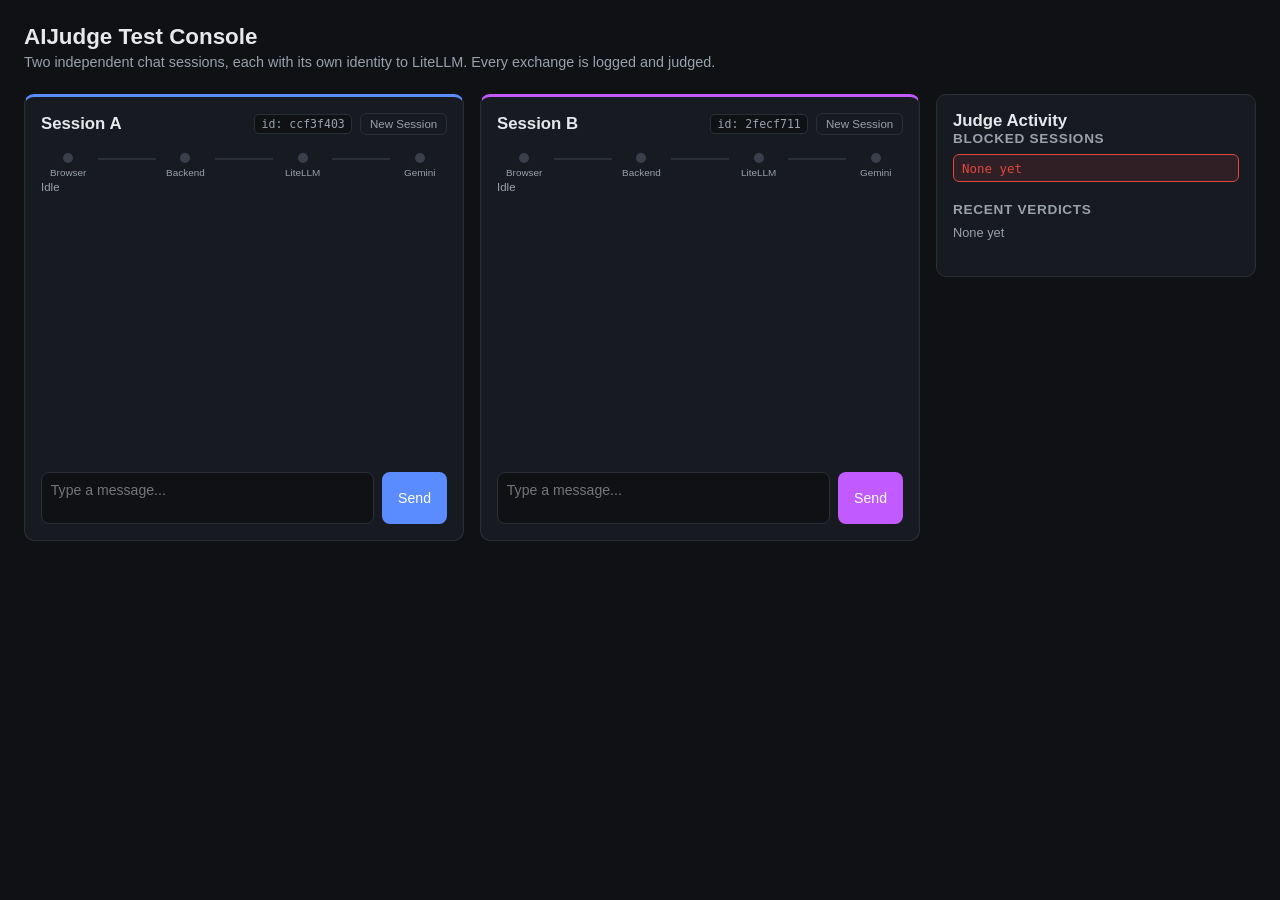
==== chatui/frontend/index.html @ 9cfb37b8 "Add standalone Judge Dashboard; move chat UI under chatui/ Adds a separate service (judge_ui/, its o" ====
<!DOCTYPE html>
<html lang="en">
<head>
  <meta charset="UTF-8" />
  <meta name="viewport" content="width=device-width, initial-scale=1.0" />
  <title>AIJudge</title>
  <link rel="stylesheet" href="style.css" />
</head>
<body>
  <header class="app-header">
    <h1>AIJudge Test Console</h1>
    <p class="subtitle">Two independent chat sessions, each with its own identity to LiteLLM. Every exchange is logged and judged.</p>
  </header>

  <div class="layout">
    <template id="chat-panel-template">
      <section class="chat-panel">
        <div class="chat-panel-head">
          <h2 class="chat-title"></h2>
          <div class="session-controls">
            <span class="session-id" title="">id: ----</span>
            <button type="button" class="new-session-btn">New Session</button>
          </div>
        </div>

        <div class="pipeline idle">
          <div class="pipe-node" data-node="browser"><span class="dot"></span><label>Browser</label></div>
          <div class="pipe-link"></div>
          <div class="pipe-node" data-node="backend"><span class="dot"></span><label>Backend</label></div>
          <div class="pipe-link"></div>
          <div class="pipe-node" data-node="litellm"><span class="dot"></span><label>LiteLLM</label></div>
          <div class="pipe-link"></div>
          <div class="pipe-node" data-node="gemini"><span class="dot"></span><label>Gemini</label></div>
        </div>
        <div class="pipeline-caption">Idle</div>

        <div class="banner hidden"></div>

        <div class="messages"></div>

        <form class="chat-form">
          <textarea class="chat-input" placeholder="Type a message..." rows="2"></textarea>
          <button type="submit" class="send-btn">Send</button>
        </form>
      </section>
    </template>

    <div id="panel-a-slot"></div>
    <div id="panel-b-slot"></div>

    <aside class="judge-panel">
      <h2>Judge Activity</h2>
      <div class="judge-section">
        <h3>Blocked Sessions</h3>
        <ul id="blocked-list" class="blocked-list"><li class="empty">None yet</li></ul>
      </div>
      <div class="judge-section">
        <h3>Recent Verdicts</h3>
        <ul id="verdict-list" class="verdict-list"><li class="empty">None yet</li></ul>
      </div>
    </aside>
  </div>

  <script src="app.js"></script>
</body>
</html>
---- chatui/frontend/style.css ----
:root {
  --bg: #0f1115;
  --panel: #171a21;
  --border: #2a2e37;
  --text: #e6e8eb;
  --muted: #9aa1ab;
  --accent-a: #5b8cff;
  --accent-b: #c25bff;
  --safe: #3fbf6f;
  --suspicious: #e0a72f;
  --bad: #e0473f;
}

* { box-sizing: border-box; }

body {
  margin: 0;
  font-family: -apple-system, Segoe UI, Roboto, sans-serif;
  background: var(--bg);
  color: var(--text);
}

.app-header {
  max-width: 1400px;
  margin: 0 auto;
  padding: 1.5rem 1.5rem 0;
}
.app-header h1 { font-size: 1.4rem; margin: 0 0 0.25rem; }
.subtitle { color: var(--muted); margin: 0; font-size: 0.9rem; }

.layout {
  display: grid;
  grid-template-columns: 1fr 1fr minmax(260px, 320px);
  gap: 1rem;
  max-width: 1400px;
  margin: 0 auto;
  padding: 1.5rem;
  align-items: start;
}

h2 { font-size: 1.05rem; margin: 0; }
h3 { font-size: 0.85rem; text-transform: uppercase; letter-spacing: 0.05em; color: var(--muted); margin: 0 0 0.5rem; }

.chat-panel, .judge-panel {
  background: var(--panel);
  border: 1px solid var(--border);
  border-radius: 10px;
  padding: 1rem;
  display: flex;
  flex-direction: column;
  min-height: 0;
}

.chat-panel[data-accent="a"] { border-top: 3px solid var(--accent-a); }
.chat-panel[data-accent="b"] { border-top: 3px solid var(--accent-b); }

.chat-panel-head {
  display: flex;
  align-items: center;
  justify-content: space-between;
  margin-bottom: 0.6rem;
  gap: 0.5rem;
}

.session-controls {
  display: flex;
  align-items: center;
  gap: 0.5rem;
}

.session-id {
  font-family: monospace;
  font-size: 0.72rem;
  color: var(--muted);
  background: #0f1115;
  border: 1px solid var(--border);
  border-radius: 5px;
  padding: 0.15rem 0.4rem;
}

.new-session-btn {
  background: transparent;
  color: var(--muted);
  border: 1px solid var(--border);
  border-radius: 6px;
  padding: 0.25rem 0.55rem;
  font-size: 0.72rem;
  cursor: pointer;
}
.new-session-btn:hover { color: var(--text); border-color: var(--muted); }

/* --- Pipeline visualization --- */

.pipeline {
  display: flex;
  align-items: flex-start;
  gap: 0.15rem;
  margin: 0.5rem 0 0.15rem;
}

.pipe-node {
  display: flex;
  flex-direction: column;
  align-items: center;
  gap: 0.3rem;
  font-size: 0.62rem;
  color: var(--muted);
  width: 3.4rem;
}

.pipe-node .dot {
  width: 10px;
  height: 10px;
  border-radius: 50%;
  background: #3a3f4b;
  transition: background 0.25s, box-shadow 0.25s;
}

.pipe-link {
  flex: 1;
  height: 2px;
  background: #2a2e37;
  position: relative;
  overflow: hidden;
  margin-top: 5px;
}

.pipe-link::after {
  content: "";
  position: absolute;
  top: 0;
  left: -30%;
  width: 30%;
  height: 100%;
  background: linear-gradient(90deg, transparent, currentColor, transparent);
  color: var(--accent-a);
  opacity: 0;
}

.pipeline.active .pipe-link::after {
  opacity: 1;
  animation: travel 0.9s linear infinite;
}
.pipeline.active .pipe-node .dot {
  background: var(--accent-a);
  box-shadow: 0 0 6px var(--accent-a);
}
.chat-panel[data-accent="b"] .pipe-link::after { color: var(--accent-b); }
.chat-panel[data-accent="b"] .pipeline.active .pipe-node .dot {
  background: var(--accent-b);
  box-shadow: 0 0 6px var(--accent-b);
}

.pipeline.success .pipe-node .dot {
  background: var(--safe);
  box-shadow: 0 0 6px var(--safe);
}

.pipeline.error .pipe-node .dot { background: #3a3f4b; }
.pipeline.error .pipe-node.error-node .dot {
  background: var(--bad);
  box-shadow: 0 0 6px var(--bad);
}

@keyframes travel {
  from { left: -30%; }
  to { left: 100%; }
}

.pipeline-caption {
  font-size: 0.72rem;
  color: var(--muted);
  margin-bottom: 0.6rem;
  min-height: 1em;
}

/* --- Chat --- */

.banner {
  background: rgba(224, 71, 63, 0.15);
  border: 1px solid var(--bad);
  color: var(--bad);
  padding: 0.5rem 0.7rem;
  border-radius: 8px;
  margin-bottom: 0.6rem;
  font-size: 0.85rem;
}
.banner.hidden { display: none; }

.messages {
  flex: 1;
  overflow-y: auto;
  min-height: 260px;
  max-height: 46vh;
  display: flex;
  flex-direction: column;
  gap: 0.5rem;
  margin-bottom: 0.6rem;
}

.msg {
  max-width: 90%;
  padding: 0.5rem 0.7rem;
  border-radius: 8px;
  font-size: 0.88rem;
  line-height: 1.4;
  white-space: pre-wrap;
}
.msg.user { align-self: flex-end; background: var(--accent-a); color: white; }
.chat-panel[data-accent="b"] .msg.user { background: var(--accent-b); }
.msg.assistant { align-self: flex-start; background: #20242e; border: 1px solid var(--border); }
.msg.error { align-self: flex-start; background: rgba(224, 71, 63, 0.15); border: 1px solid var(--bad); color: var(--bad); }

.chat-form {
  display: flex;
  gap: 0.5rem;
}
.chat-form textarea {
  flex: 1;
  resize: none;
  background: #0f1115;
  color: var(--text);
  border: 1px solid var(--border);
  border-radius: 8px;
  padding: 0.55rem;
  font-family: inherit;
  font-size: 0.88rem;
}
.chat-form button {
  background: var(--accent-a);
  color: white;
  border: none;
  border-radius: 8px;
  padding: 0 1rem;
  cursor: pointer;
  font-size: 0.88rem;
}
.chat-panel[data-accent="b"] .chat-form button { background: var(--accent-b); }
.chat-form button:disabled { opacity: 0.5; cursor: not-allowed; }

/* --- Judge sidebar --- */

.judge-section { margin-bottom: 1.25rem; }

.blocked-list, .verdict-list {
  list-style: none;
  margin: 0;
  padding: 0;
  display: flex;
  flex-direction: column;
  gap: 0.4rem;
  max-height: 320px;
  overflow-y: auto;
}

.blocked-list li {
  background: rgba(224, 71, 63, 0.12);
  border: 1px solid var(--bad);
  color: var(--bad);
  padding: 0.35rem 0.5rem;
  border-radius: 6px;
  font-size: 0.78rem;
  font-family: monospace;
  display: flex;
  align-items: center;
  gap: 0.4rem;
}

.session-swatch {
  display: inline-block;
  width: 8px;
  height: 8px;
  border-radius: 50%;
  flex: none;
}

.verdict-item {
  border: 1px solid var(--border);
  border-radius: 6px;
  padding: 0.4rem 0.5rem;
  font-size: 0.78rem;
}
.verdict-item .tag {
  display: inline-block;
  font-weight: 600;
  text-transform: uppercase;
  font-size: 0.7rem;
  padding: 0.1rem 0.4rem;
  border-radius: 4px;
  margin-bottom: 0.2rem;
}
.tag.safe { background: rgba(63, 191, 111, 0.15); color: var(--safe); }
.tag.suspicious { background: rgba(224, 167, 47, 0.15); color: var(--suspicious); }
.tag.bad { background: rgba(224, 71, 63, 0.15); color: var(--bad); }
.verdict-item .reason { color: var(--muted); }
.verdict-item .user { font-family: monospace; color: var(--muted); font-size: 0.72rem; display: flex; align-items: center; gap: 0.35rem; }

.empty { color: var(--muted); font-size: 0.8rem; }

@media (max-width: 1100px) {
  .layout { grid-template-columns: 1fr; }
}
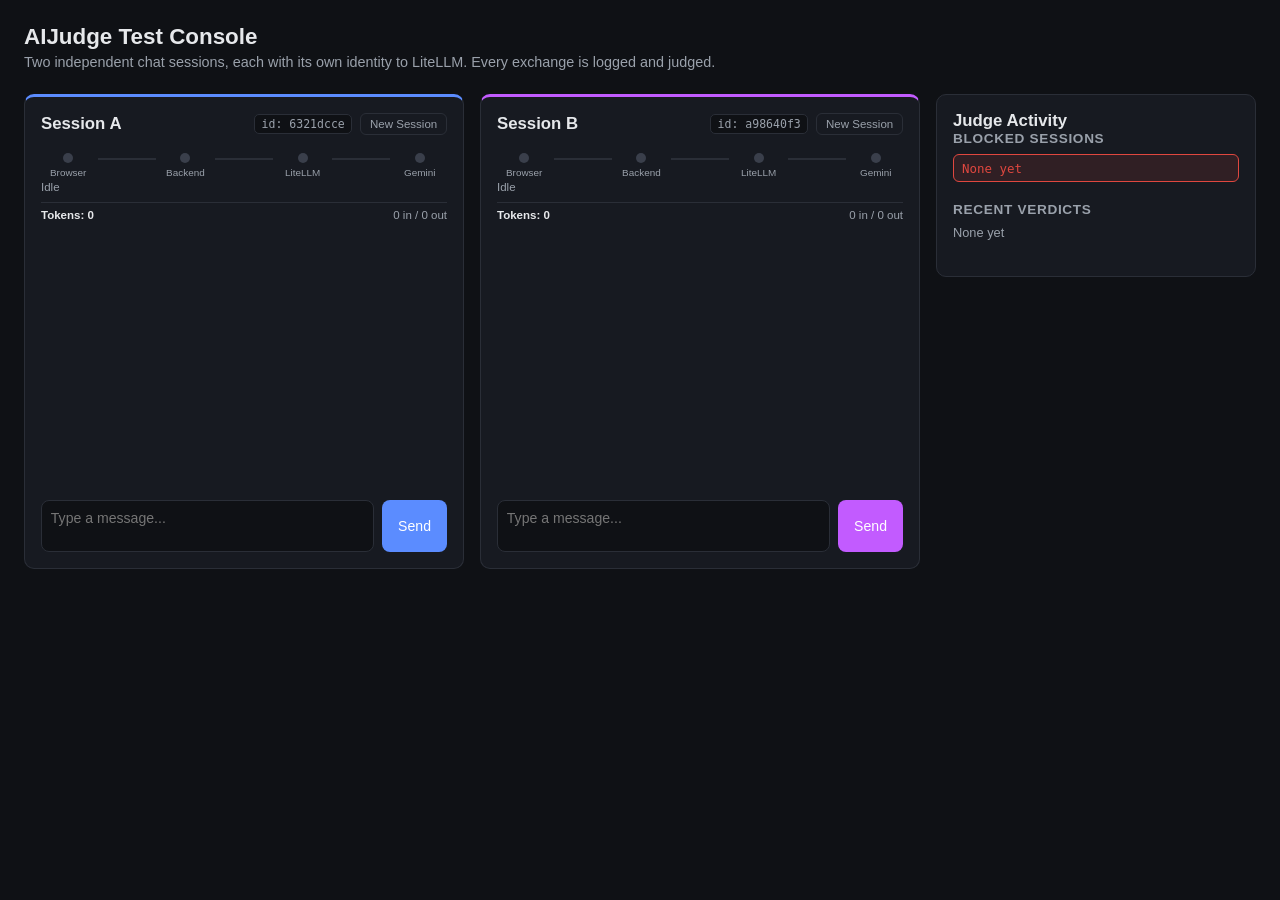
==== commit 7aff8f09: "Add token tracking to chat UI and Judge Dashboard Chat UI shows per-message and per-session token co" ====
--- a/chatui/frontend/index.html
+++ b/chatui/frontend/index.html
@@ -33,6 +33,10 @@
           <div class="pipe-node" data-node="gemini"><span class="dot"></span><label>Gemini</label></div>
         </div>
         <div class="pipeline-caption">Idle</div>
+        <div class="token-meter" title="Tokens used by this session's chat calls (excludes Judge overhead)">
+          <span class="token-total">Tokens: 0</span>
+          <span class="token-split">0 in / 0 out</span>
+        </div>
 
         <div class="banner hidden"></div>
 
--- a/chatui/frontend/style.css
+++ b/chatui/frontend/style.css
@@ -174,6 +174,18 @@
   min-height: 1em;
 }
 
+.token-meter {
+  display: flex;
+  justify-content: space-between;
+  font-size: 0.72rem;
+  color: var(--muted);
+  border-top: 1px solid var(--border);
+  padding-top: 0.35rem;
+  margin-bottom: 0.6rem;
+}
+.token-meter .token-total { color: var(--text); font-weight: 600; }
+.msg-tokens { font-size: 0.68rem; color: var(--muted); margin-top: 0.3rem; }
+
 /* --- Chat --- */
 
 .banner {
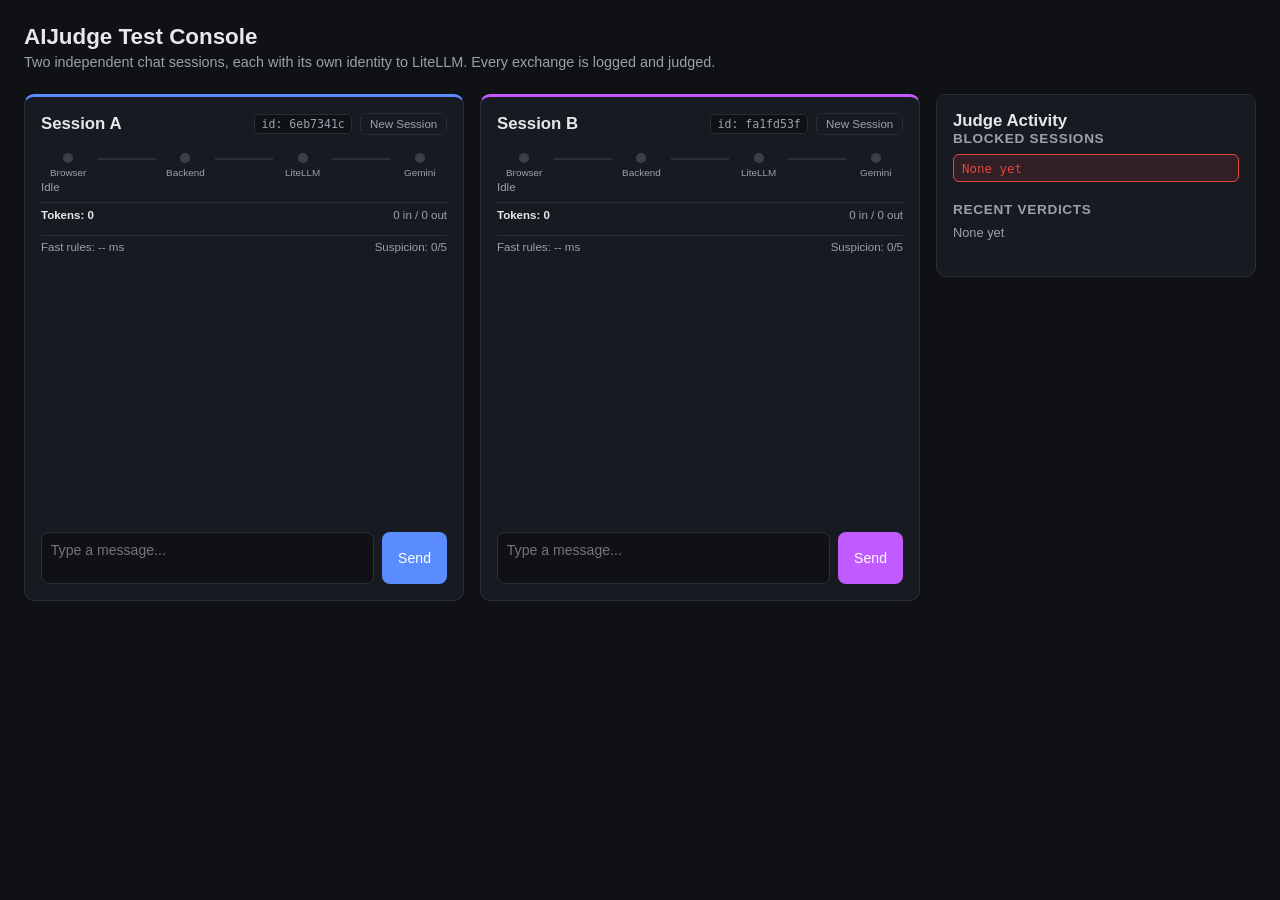
==== commit c7d154a4: "Updates" ====
--- a/chatui/frontend/index.html
+++ b/chatui/frontend/index.html
@@ -38,6 +38,11 @@
           <span class="token-split">0 in / 0 out</span>
         </div>
 
+        <div class="token-meter fast-meter" title="Latency the Judge's deterministic fast rules add to each request (measured in the LiteLLM pre-call hook), and this session's running suspicion score">
+          <span class="fast-latency">Fast rules: -- ms</span>
+          <span class="fast-score">Suspicion: 0/5</span>
+        </div>
+
         <div class="banner hidden"></div>
 
         <div class="messages"></div>
--- a/chatui/frontend/style.css
+++ b/chatui/frontend/style.css
@@ -184,6 +184,8 @@
   margin-bottom: 0.6rem;
 }
 .token-meter .token-total { color: var(--text); font-weight: 600; }
+.fast-meter { margin-top: 0.25rem; }
+.fast-meter .fast-score.hot { color: var(--bad); font-weight: 600; }
 .msg-tokens { font-size: 0.68rem; color: var(--muted); margin-top: 0.3rem; }
 
 /* --- Chat --- */
